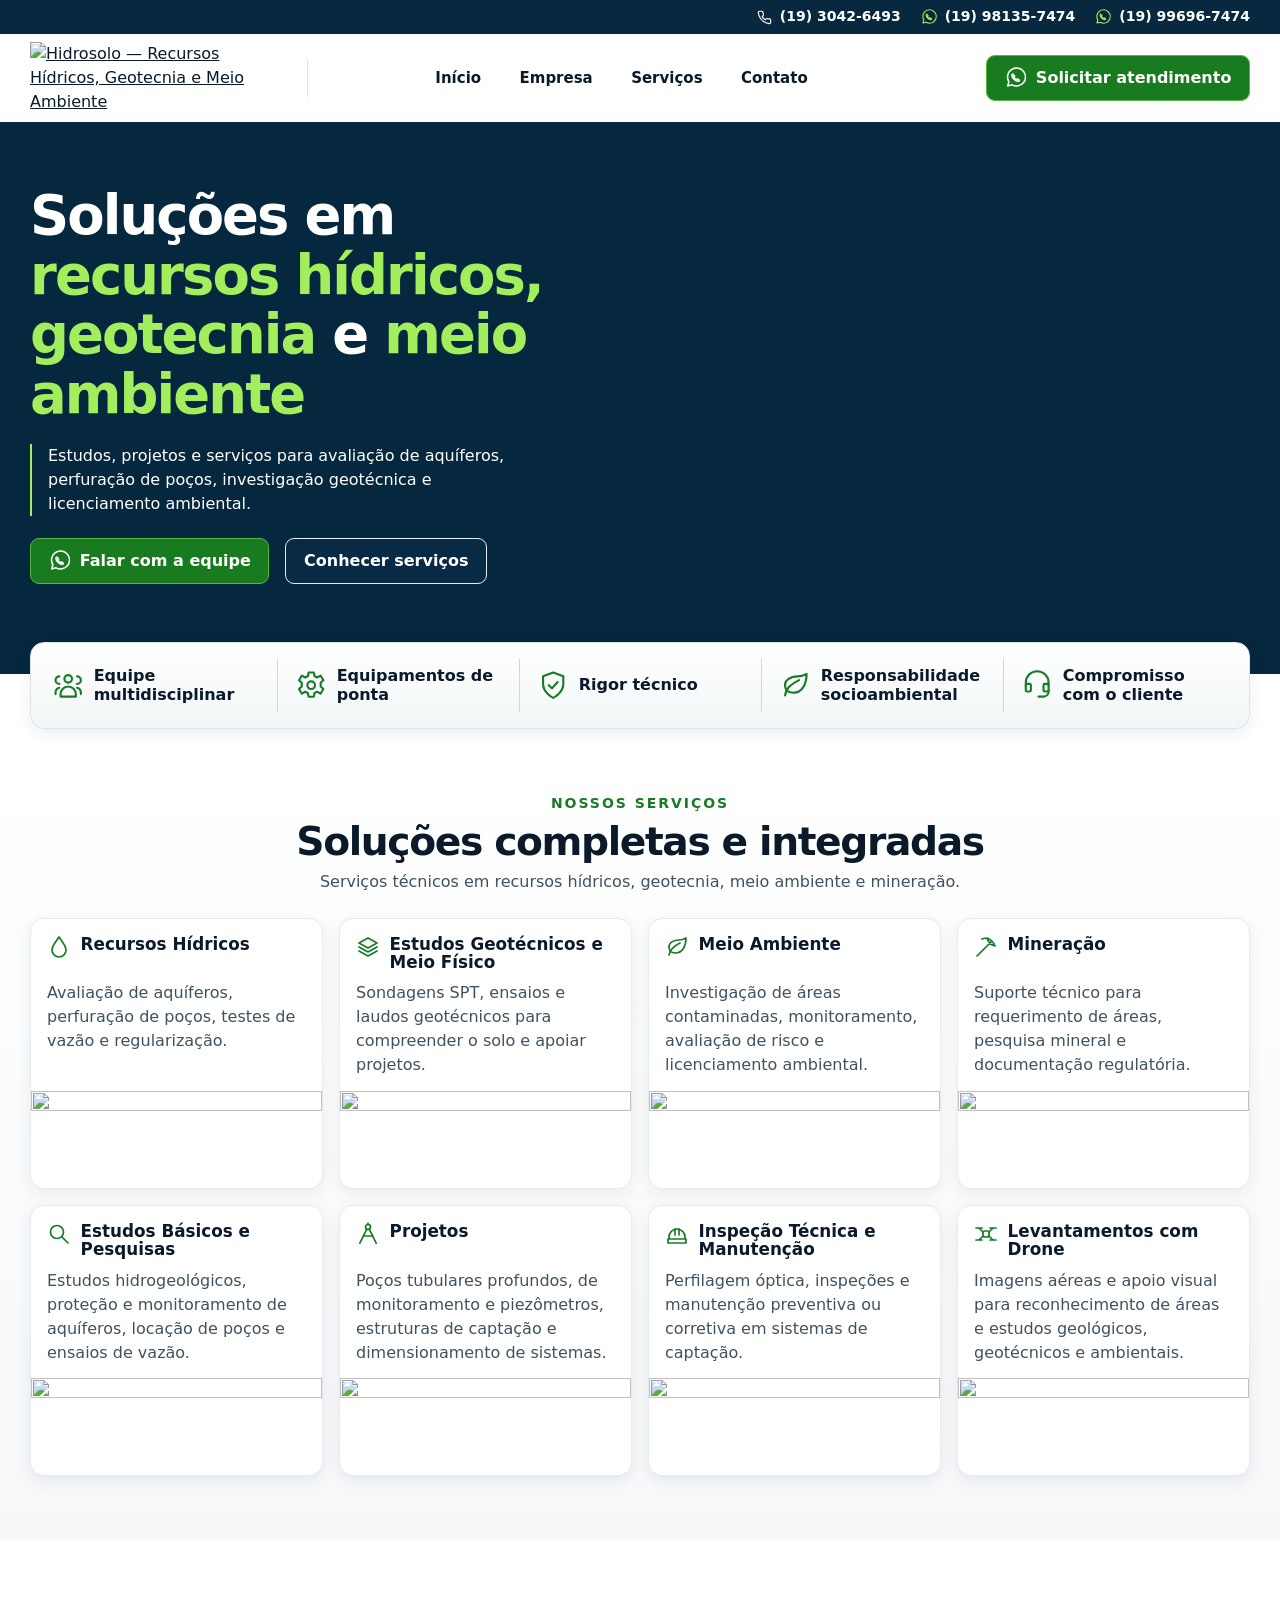
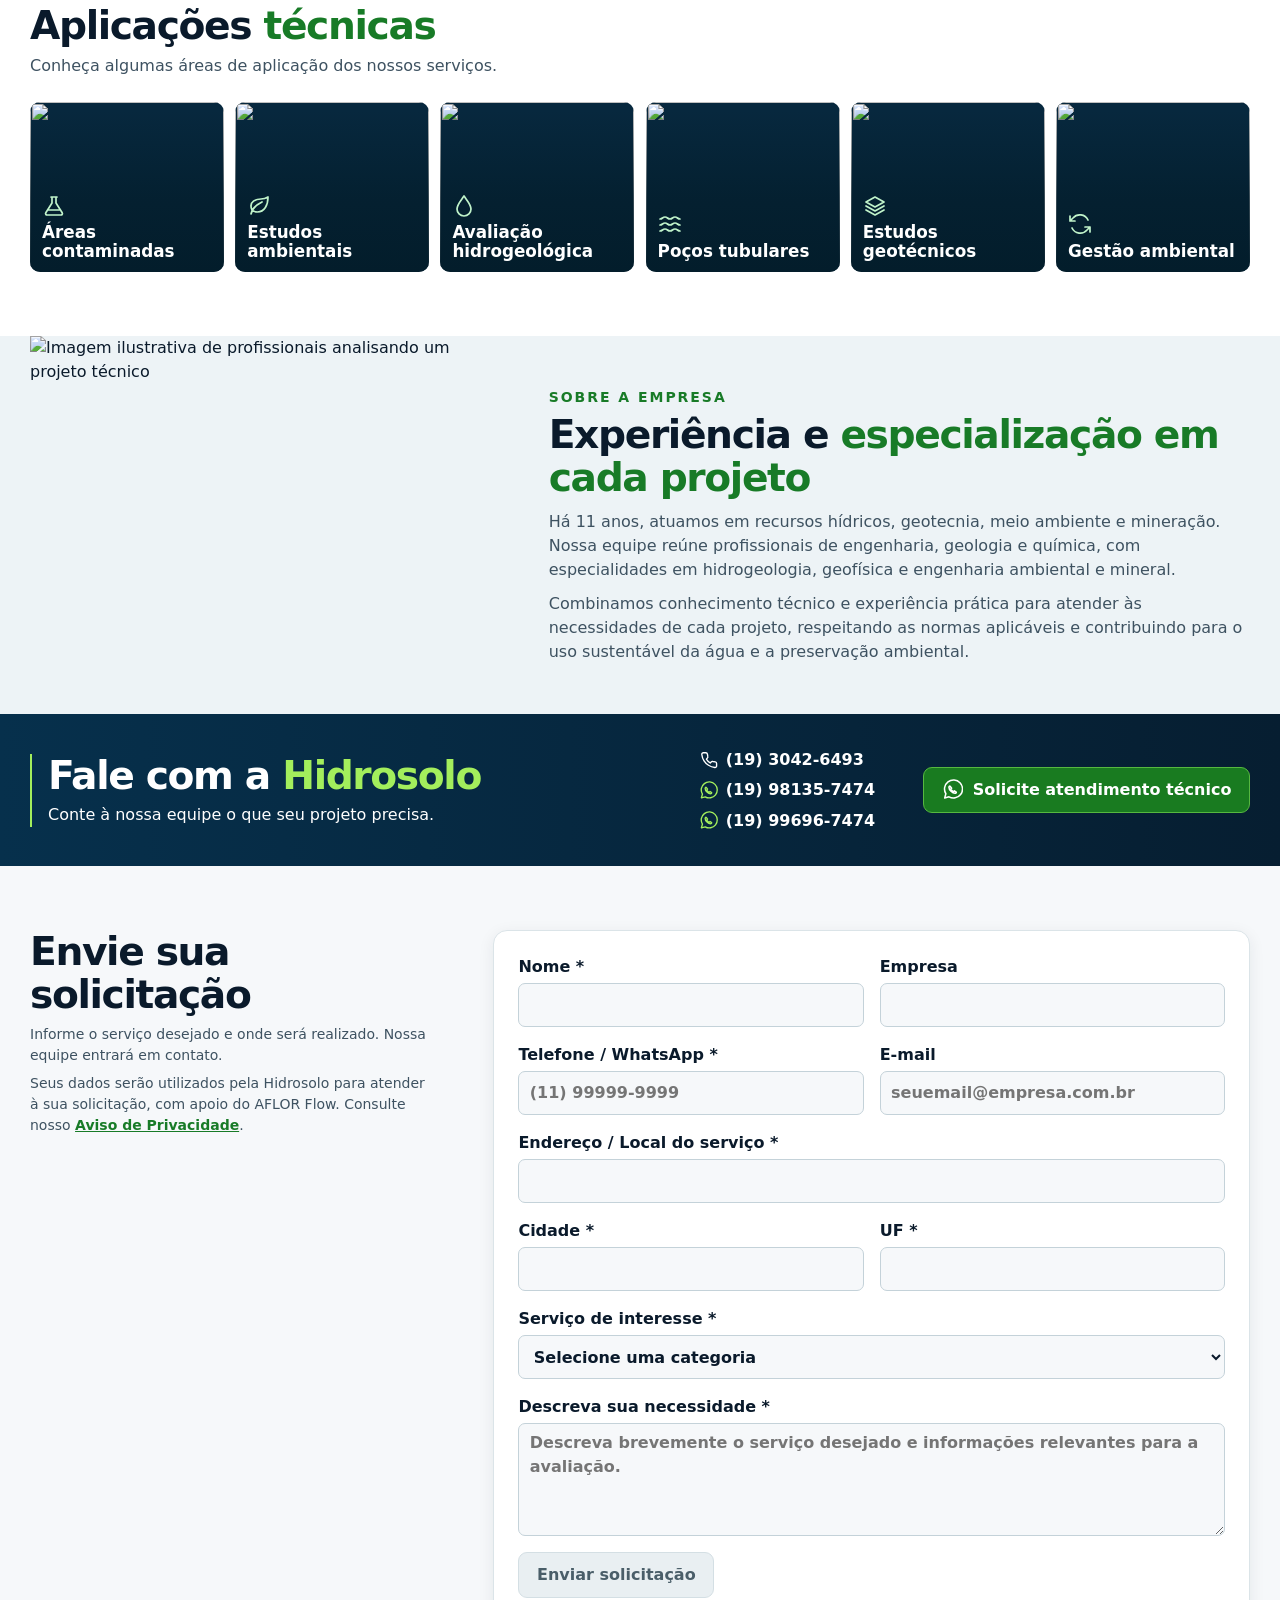
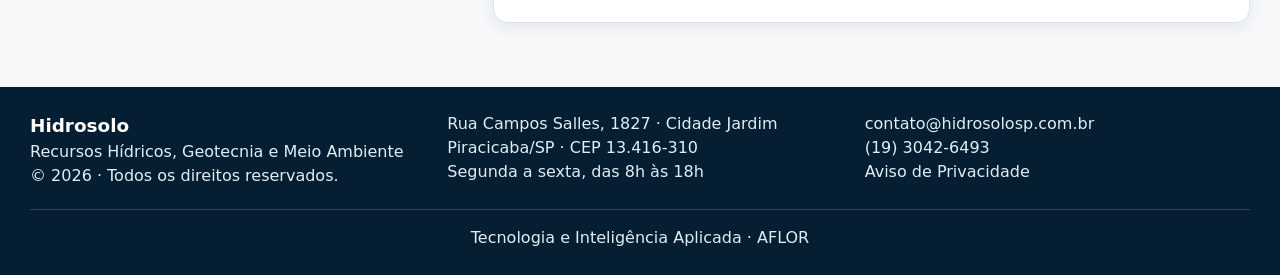
==== index.html @ 9b06474e "Add files via upload" ====
<!doctype html>
<html lang="pt-BR">
<head>
  <meta charset="utf-8">
  <meta name="viewport" content="width=device-width, initial-scale=1">
  <meta name="description" content="Hidrosolo em Piracicaba, SP. Soluções em recursos hídricos, geotecnia, meio ambiente e mineração.">
  <meta name="robots" content="noindex">
  <title>Hidrosolo · Recursos Hídricos, Geotecnia e Meio Ambiente</title>
  <link rel="stylesheet" href="style.css">
  <script src="mobile-nav.js" defer></script>
  <link rel="icon" type="image/png" href="assets/icon_hidrosolo.png">
</head>
<body>
  <svg class="icon-library" xmlns="http://www.w3.org/2000/svg" aria-hidden="true">
    <symbol id="icon-phone" viewBox="0 0 24 24"><path d="M22 16.9v3a2 2 0 0 1-2.2 2 18 18 0 0 1-7.9-2.8 18 18 0 0 1-5.6-5.6A18 18 0 0 1 3.5 5.6a2 2 0 0 1 2-2.2h3a2 2 0 0 1 2 1.7l.5 3a2 2 0 0 1-.5 2l-1.3 1.3a14 14 0 0 0 4.8 4.8l1.3-1.3a2 2 0 0 1 2-.5l3 .5a2 2 0 0 1 1.7 2Z"/></symbol>
    <symbol id="icon-whatsapp" viewBox="0 0 24 24"><path d="M20 4.2A10 10 0 0 0 4.3 16.4L3 21l4.8-1.2A10 10 0 0 0 20 4.2Z"/><path d="M9 8c-.5-.5-1.3.3-1.3 1.3 0 2.9 3.9 6.6 6.7 6.6 1 0 1.8-.8 1.4-1.4l-2-1.4-1 1c-1.5-.7-2.3-1.5-3-2.9l.9-1L9 8Z"/></symbol>
    <symbol id="icon-calendar" viewBox="0 0 24 24"><rect x="3" y="5" width="18" height="16" rx="2"/><path d="M7 3v4m10-4v4M3 10h18m-14 4h2m3 0h2m3 0h1M7 17h2m3 0h2"/></symbol>
    <symbol id="icon-users" viewBox="0 0 24 24"><circle cx="12" cy="7" r="3"/><path d="M6 21v-2a6 6 0 0 1 12 0v2ZM5 5a3 3 0 0 0 0 6m14-6a3 3 0 0 1 0 6M5 14a4 4 0 0 0-3 4v1m17-5a4 4 0 0 1 3 4v1"/></symbol>
    <symbol id="icon-gear" viewBox="0 0 24 24"><path d="m10 2-.7 3-2 .9-2.7-1.5-2.2 3.7 2.1 2V13l-2.1 2 2.2 3.7 2.7-1.5 2 .9.7 3h4l.7-3 2-.9 2.7 1.5 2.2-3.7-2.1-2v-2.9l2.1-2-2.2-3.7-2.7 1.5-2-.9L14 2Z"/><circle cx="12" cy="12" r="3"/></symbol>
    <symbol id="icon-target" viewBox="0 0 24 24"><circle cx="12" cy="12" r="8"/><circle cx="12" cy="12" r="4"/><path d="M12 2v4m0 12v4M2 12h4m12 0h4"/></symbol>
    <symbol id="icon-shield" viewBox="0 0 24 24"><path d="M12 22s8-4 8-11V5l-8-3-8 3v6c0 7 8 11 8 11Z"/><path d="m8.5 12 2.5 2.5 4.5-5"/></symbol>
    <symbol id="icon-water" viewBox="0 0 24 24"><path d="M12 2c3 4.5 7 8.5 7 13a7 7 0 0 1-14 0c0-4.5 4-8.5 7-13Z"/></symbol>
    <symbol id="icon-layers" viewBox="0 0 24 24"><path d="m12 3 9 5-9 5-9-5 9-5ZM3 12l9 5 9-5M3 16l9 5 9-5"/></symbol>
    <symbol id="icon-flask" viewBox="0 0 24 24"><path d="M9 3h6m-5 0v6l-6.2 9.7A1.5 1.5 0 0 0 5.1 21h13.8a1.5 1.5 0 0 0 1.3-2.3L14 9V3M7 16h10"/></symbol>
    <symbol id="icon-leaf" viewBox="0 0 24 24"><path d="M4 20c1-6 5-9 11-12M5 16C1 7 10 5 14 5c3 0 5-.8 7-2 0 8-3.5 15-10.5 15-2 0-4-.6-5.5-2Z"/></symbol>
    <symbol id="icon-pick" viewBox="0 0 24 24"><path d="M3 21 17 7m-4-4a14 14 0 0 1 8 8c-4-1-7-4-8-8Zm-5 1c2-1 4-1 5-1"/></symbol>
    <symbol id="icon-search" viewBox="0 0 24 24"><circle cx="10" cy="10" r="6.5"/><path d="m15 15 6 6"/></symbol>
    <symbol id="icon-draft" viewBox="0 0 24 24"><circle cx="12" cy="5" r="2.5"/><path d="m10.8 7.2-7 14m9.4-14 7 14M12 2V1M7 14h10"/></symbol>
    <symbol id="icon-helmet" viewBox="0 0 24 24"><path d="M4 17v-2a8 8 0 0 1 16 0v2M3 17h18v4H3Zm7-10v6m4-6v6"/></symbol>
    <symbol id="icon-bulb" viewBox="0 0 24 24"><path d="M9 18h6m-5 3h4M8 15c0-2-3-3.5-3-7a7 7 0 1 1 14 0c0 3.5-3 5-3 7Z"/></symbol>
    <symbol id="icon-headset" viewBox="0 0 24 24"><path d="M3 12V10a9 9 0 0 1 18 0v2m0 4v1a4 4 0 0 1-4 4h-4"/><rect x="3" y="11" width="4" height="6" rx="1"/><rect x="17" y="11" width="4" height="6" rx="1"/></symbol>
    <symbol id="icon-heart" viewBox="0 0 24 24"><path d="M12 21 4 13a5 5 0 0 1 8-6 5 5 0 0 1 8 6l-8 8Z"/></symbol>
    <symbol id="icon-waves" viewBox="0 0 24 24"><path d="M2 7c2.5 0 2.5-2 5-2s2.5 2 5 2 2.5-2 5-2 2.5 2 5 2M2 13c2.5 0 2.5-2 5-2s2.5 2 5 2 2.5-2 5-2 2.5 2 5 2M2 19c2.5 0 2.5-2 5-2s2.5 2 5 2 2.5-2 5-2 2.5 2 5 2"/></symbol>
    <symbol id="icon-recycle" viewBox="0 0 24 24"><path d="M20 8a9 9 0 0 0-15-2L2 9m0-5v5h5m-3 7a9 9 0 0 0 15 2l3-3m0 5v-5h-5"/></symbol>
    <symbol id="icon-drone" viewBox="0 0 24 24"><rect x="9" y="9" width="6" height="6" rx="2"/><path d="m9 10-4-4m10 4 4-4M9 14l-4 4m10-4 4 4M2 6h6m8 0h6M2 18h6m8 0h6"/></symbol>
  </svg>
  <a class="skip-link" href="#conteudo">Ir para o conteúdo</a>
  <header class="site-header" id="inicio">
    <div class="top-bar">
      <div class="wrap top-contacts">
        <a href="tel:+551930426493"><svg class="icon" aria-hidden="true"><use href="#icon-phone"></use></svg>(19) 3042-6493</a>
        <a href="https://api.whatsapp.com/send?phone=5519981357474" aria-label="WhatsApp (19) 98135-7474" target="_blank" rel="noopener noreferrer"><svg class="icon" aria-hidden="true"><use href="#icon-whatsapp"></use></svg>(19) 98135-7474</a>
        <a href="https://api.whatsapp.com/send?phone=5519996967474" aria-label="WhatsApp (19) 99696-7474" target="_blank" rel="noopener noreferrer"><svg class="icon" aria-hidden="true"><use href="#icon-whatsapp"></use></svg>(19) 99696-7474</a>
      </div>
    </div>
    <div class="wrap header-main">
      <a class="brand" href="#inicio"><img src="assets/logo-hidrosolo.png" alt="Hidrosolo — Recursos Hídricos, Geotecnia e Meio Ambiente"></a>
      <button class="menu-toggle" type="button" aria-expanded="false" aria-controls="menu-principal" hidden>
        <span class="menu-icon" aria-hidden="true"></span><span>Menu</span>
      </button>
      <nav id="menu-principal" aria-label="Navegação principal">
        <a href="#inicio">Início</a>
        <a href="#empresa">Empresa</a>
        <a href="#servicos">Serviços</a>
        <a href="#contato">Contato</a>
      </nav>
      <a class="button header-cta" href="https://api.whatsapp.com/send?phone=5519981357474" target="_blank" rel="noopener noreferrer"><svg class="icon" aria-hidden="true"><use href="#icon-whatsapp"></use></svg>Solicitar atendimento</a>
    </div>
  </header>

  <main id="conteudo">
    <section class="hero" aria-labelledby="titulo">
      <video class="hero-video" autoplay muted loop playsinline poster="assets/hero-hidrosolo-poster.webp" aria-hidden="true">
        <source src="assets/hero-hidrosolo.webm" type="video/webm" media="(prefers-reduced-motion: no-preference)">
        <source src="assets/hero-hidrosolo.mp4" type="video/mp4" media="(prefers-reduced-motion: no-preference)">
      </video>
      <div class="wrap">
        <div class="hero-copy">
          <h1 id="titulo">Soluções em <em>recursos hídricos, geotecnia</em> e <em>meio ambiente</em></h1>
          <p>Estudos, projetos e serviços para avaliação de aquíferos, perfuração de poços, investigação geotécnica e licenciamento ambiental.</p>
          <div class="hero-actions">
            <a class="button" href="https://api.whatsapp.com/send?phone=5519981357474" target="_blank" rel="noopener noreferrer"><svg class="icon" aria-hidden="true"><use href="#icon-whatsapp"></use></svg>Falar com a equipe</a>
            <a class="button button-outline" href="#servicos">Conhecer serviços</a>
          </div>
        </div>
      </div>
    </section>

    <div class="wrap credibility">
      <ul class="credibility-list" aria-label="Experiência e qualificação da Hidrosolo">
          <li><svg class="icon" aria-hidden="true"><use href="#icon-users"></use></svg><span>Equipe multidisciplinar</span></li>
          <li><svg class="icon" aria-hidden="true"><use href="#icon-gear"></use></svg><span>Equipamentos de ponta</span></li>
          <li><svg class="icon" aria-hidden="true"><use href="#icon-shield"></use></svg><span>Rigor técnico</span></li>
          <li><svg class="icon" aria-hidden="true"><use href="#icon-leaf"></use></svg><span>Responsabilidade socioambiental</span></li>
          <li><svg class="icon" aria-hidden="true"><use href="#icon-headset"></use></svg><span>Compromisso com o cliente</span></li>
      </ul>
    </div>

    <section class="services section-pad" id="servicos" aria-labelledby="titulo-servicos">
      <div class="wrap">
        <header class="section-intro centered">
          <p class="eyebrow">Nossos serviços</p>
          <h2 id="titulo-servicos">Soluções completas e integradas</h2>
          <p>Serviços técnicos em recursos hídricos, geotecnia, meio ambiente e mineração.</p>
        </header>
        <div class="service-grid">
          <article class="service-card">
            <div class="service-text">
              <h3><svg class="icon" aria-hidden="true"><use href="#icon-water"></use></svg><span>Recursos Hídricos</span></h3>
              <p>Avaliação de aquíferos, perfuração de poços, testes de vazão e regularização.</p>
            </div>
            <img class="service-media" src="assets/servico-recursos-hidricos.png" alt="" loading="lazy" width="2172" height="724">
          </article>
          <article class="service-card">
            <div class="service-text">
              <h3><svg class="icon" aria-hidden="true"><use href="#icon-layers"></use></svg><span>Estudos Geotécnicos e Meio Físico</span></h3>
              <p>Sondagens SPT, ensaios e laudos geotécnicos para compreender o solo e apoiar projetos.</p>
            </div>
            <img class="service-media" src="assets/servico-estudos-geotecnicos.png" alt="" loading="lazy" width="2172" height="724">
          </article>
          <article class="service-card">
            <div class="service-text">
              <h3><svg class="icon" aria-hidden="true"><use href="#icon-leaf"></use></svg><span>Meio Ambiente</span></h3>
              <p>Investigação de áreas contaminadas, monitoramento, avaliação de risco e licenciamento ambiental.</p>
            </div>
            <img class="service-media" src="assets/servico-meio-ambiente.png" alt="" loading="lazy" width="2172" height="724">
          </article>
          <article class="service-card">
            <div class="service-text">
              <h3><svg class="icon" aria-hidden="true"><use href="#icon-pick"></use></svg><span>Mineração</span></h3>
              <p>Suporte técnico para requerimento de áreas, pesquisa mineral e documentação regulatória.</p>
            </div>
            <img class="service-media" src="assets/servico-mineracao.png" alt="" loading="lazy" width="2172" height="724">
          </article>
          <article class="service-card">
            <div class="service-text">
              <h3><svg class="icon" aria-hidden="true"><use href="#icon-search"></use></svg><span>Estudos Básicos e Pesquisas</span></h3>
              <p>Estudos hidrogeológicos, proteção e monitoramento de aquíferos, locação de poços e ensaios de vazão.</p>
            </div>
            <img class="service-media" src="assets/servico-estudos-pesquisas.png" alt="" loading="lazy" width="2172" height="724">
          </article>
          <article class="service-card">
            <div class="service-text">
              <h3><svg class="icon" aria-hidden="true"><use href="#icon-draft"></use></svg><span>Projetos</span></h3>
              <p>Poços tubulares profundos, de monitoramento e piezômetros, estruturas de captação e dimensionamento de sistemas.</p>
            </div>
            <img class="service-media" src="assets/servico-projetos.png" alt="" loading="lazy" width="2172" height="724">
          </article>
          <article class="service-card">
            <div class="service-text">
              <h3><svg class="icon" aria-hidden="true"><use href="#icon-helmet"></use></svg><span>Inspeção Técnica e Manutenção</span></h3>
              <p>Perfilagem óptica, inspeções e manutenção preventiva ou corretiva em sistemas de captação.</p>
            </div>
            <img class="service-media" src="assets/servico-inspecao-manutencao.png" alt="" loading="lazy" width="2172" height="724">
          </article>
          <article class="service-card">
            <div class="service-text">
              <h3><svg class="icon" aria-hidden="true"><use href="#icon-drone"></use></svg><span>Levantamentos com Drone</span></h3>
              <p>Imagens aéreas e apoio visual para reconhecimento de áreas e estudos geológicos, geotécnicos e ambientais.</p>
            </div>
            <img class="service-media" src="assets/servico-drone.png" alt="" loading="lazy" width="2172" height="724">
          </article>
        </div>
      </div>
    </section>

    <section class="applications section-pad" aria-labelledby="titulo-aplicacoes">
      <div class="wrap">
        <header class="section-intro">
          <h2 id="titulo-aplicacoes">Aplicações <em>técnicas</em></h2>
          <p>Conheça algumas áreas de aplicação dos nossos serviços.</p>
        </header>
        <div class="application-grid">
          <article class="application-card">
            <img src="assets/aplicacao-areas-contaminadas.png" alt="" loading="lazy">
            <h3><svg class="icon" aria-hidden="true"><use href="#icon-flask"></use></svg><span>Áreas contaminadas</span></h3>
          </article>
          <article class="application-card">
            <img src="assets/aplicacao-estudos-ambientais.png" alt="" loading="lazy">
            <h3><svg class="icon" aria-hidden="true"><use href="#icon-leaf"></use></svg><span>Estudos ambientais</span></h3>
          </article>
          <article class="application-card">
            <img src="assets/aplicacao-avaliacao-hidrogeologica.png" alt="" loading="lazy">
            <h3><svg class="icon" aria-hidden="true"><use href="#icon-water"></use></svg><span>Avaliação hidrogeológica</span></h3>
          </article>
          <article class="application-card">
            <img src="assets/aplicacao-pocos-tubulares.png" alt="" loading="lazy">
            <h3><svg class="icon" aria-hidden="true"><use href="#icon-waves"></use></svg><span>Poços tubulares</span></h3>
          </article>
          <article class="application-card">
            <img src="assets/aplicacao-estudos-geotecnicos.png" alt="" loading="lazy">
            <h3><svg class="icon" aria-hidden="true"><use href="#icon-layers"></use></svg><span>Estudos geotécnicos</span></h3>
          </article>
          <article class="application-card">
            <img src="assets/aplicacao-gestao-ambiental.png" alt="" loading="lazy">
            <h3><svg class="icon" aria-hidden="true"><use href="#icon-recycle"></use></svg><span>Gestão ambiental</span></h3>
          </article>
        </div>
      </div>
    </section>

    <section class="about" id="empresa" aria-labelledby="titulo-empresa">
      <div class="wrap about-grid">
        <img src="assets/empresa.jpg" alt="Imagem ilustrativa de profissionais analisando um projeto técnico" width="495" height="400" loading="lazy">
        <div class="about-copy">
          <p class="eyebrow">Sobre a empresa</p>
          <h2 id="titulo-empresa">Experiência e <em>especialização em cada projeto</em></h2>
          <p>Há 11 anos, atuamos em recursos hídricos, geotecnia, meio ambiente e mineração. Nossa equipe reúne profissionais de engenharia, geologia e química, com especialidades em hidrogeologia, geofísica e engenharia ambiental e mineral.</p>
          <p>Combinamos conhecimento técnico e experiência prática para atender às necessidades de cada projeto, respeitando as normas aplicáveis e contribuindo para o uso sustentável da água e a preservação ambiental.</p>
        </div>
      </div>
    </section>

    <section class="contact" id="contato" aria-labelledby="titulo-contato">
      <div class="wrap contact-grid">
        <div class="contact-copy">
          <h2 id="titulo-contato">Fale com a <em>Hidrosolo</em></h2>
          <p>Conte à nossa equipe o que seu projeto precisa.</p>
        </div>
        <div class="contact-links">
          <a href="tel:+551930426493"><svg class="icon" aria-hidden="true"><use href="#icon-phone"></use></svg>(19) 3042-6493</a>
          <a href="https://api.whatsapp.com/send?phone=5519981357474" aria-label="WhatsApp (19) 98135-7474" target="_blank" rel="noopener noreferrer"><svg class="icon" aria-hidden="true"><use href="#icon-whatsapp"></use></svg>(19) 98135-7474</a>
          <a href="https://api.whatsapp.com/send?phone=5519996967474" aria-label="WhatsApp (19) 99696-7474" target="_blank" rel="noopener noreferrer"><svg class="icon" aria-hidden="true"><use href="#icon-whatsapp"></use></svg>(19) 99696-7474</a>
        </div>
        <a class="button" href="https://api.whatsapp.com/send?phone=5519981357474" target="_blank" rel="noopener noreferrer"><svg class="icon" aria-hidden="true"><use href="#icon-whatsapp"></use></svg>Solicite atendimento técnico</a>
      </div>
    </section>

    <section class="form-section section-pad" aria-labelledby="titulo-formulario">
      <div class="wrap form-grid">
        <div class="section-intro">
          <h2 id="titulo-formulario">Envie sua solicitação</h2>
          <p id="status-formulario">Informe o serviço desejado e onde será realizado. Nossa equipe entrará em contato.</p>
          <p class="form-privacy-note">Seus dados serão utilizados pela Hidrosolo para atender à sua solicitação, com apoio do AFLOR Flow. Consulte nosso <a href="privacidade/index.html" target="_blank" rel="noopener noreferrer">Aviso de Privacidade</a>.</p>
        </div>
        <!-- AFLOR: material pendente — backend próprio de contato.
             Integração futura após homologação do endpoint próprio da Hidrosolo:
             preservar solicitacao em negocios.campo_pers_01 como Solicitação Original. -->
        <form id="formulario-contato" method="dialog" aria-labelledby="titulo-formulario" aria-describedby="status-formulario">
          <!-- Campos sem formulário de envio associado até a homologação. -->
          <fieldset aria-label="Dados da solicitação">
            <label for="nome">Nome *<input form="formulario-contato-envio-inativo" id="nome" name="nome" type="text" autocomplete="name" required></label>
            <label for="empresa">Empresa<input form="formulario-contato-envio-inativo" id="empresa" name="empresa" type="text" autocomplete="organization"></label>
            <label for="contato">Telefone / WhatsApp *<input form="formulario-contato-envio-inativo" id="contato" name="contato" type="tel" autocomplete="tel" placeholder="(11) 99999-9999" required></label>
            <label for="email">E-mail<input form="formulario-contato-envio-inativo" id="email" name="email" type="email" autocomplete="email" inputmode="email" placeholder="seuemail@empresa.com.br"></label>
            <label class="form-field-full" for="endereco">Endereço / Local do serviço *<input form="formulario-contato-envio-inativo" id="endereco" name="endereco" type="text" required></label>
            <label for="cidade">Cidade *<input form="formulario-contato-envio-inativo" id="cidade" name="cidade" type="text" autocomplete="address-level2" required></label>
            <label for="uf">UF *<input form="formulario-contato-envio-inativo" id="uf" name="uf" type="text" maxlength="2" pattern="[A-Za-z]{2}" autocapitalize="characters" required></label>
            <label class="form-field-full" for="produto_servico">Serviço de interesse *
              <select form="formulario-contato-envio-inativo" id="produto_servico" name="produto_servico" required>
                <option value="" selected disabled>Selecione uma categoria</option>
                <option>Recursos Hídricos</option>
                <option>Estudos Geotécnicos e Meio Físico</option>
                <option>Meio Ambiente</option>
                <option>Mineração</option>
                <option>Estudos Básicos e Pesquisas</option>
                <option>Projetos</option>
                <option>Inspeção Técnica e Manutenção</option>
                <option>Levantamentos com Drone</option>
                <option>Outro / Não sei classificar</option>
              </select>
            </label>
            <label class="form-field-full" for="solicitacao">Descreva sua necessidade *
              <textarea form="formulario-contato-envio-inativo" id="solicitacao" name="solicitacao" rows="4" placeholder="Descreva brevemente o serviço desejado e informações relevantes para a avaliação." required></textarea>
            </label>
            <button class="button" type="button" disabled>Enviar solicitação</button>
          </fieldset>
        </form>
      </div>
    </section>
  </main>

  <footer class="site-footer">
    <div class="wrap footer-grid">
      <div><strong>Hidrosolo</strong><p>Recursos Hídricos, Geotecnia e Meio Ambiente</p><p>© 2026 · Todos os direitos reservados.</p></div>
      <address>Rua Campos Salles, 1827 · Cidade Jardim<br>Piracicaba/SP · CEP 13.416-310<br>Segunda a sexta, das 8h às 18h</address>
      <div class="footer-links"><a href="mailto:contato@hidrosolosp.com.br" target="_blank" rel="noopener noreferrer">contato@hidrosolosp.com.br</a><p><a href="tel:+551930426493">(19) 3042-6493</a></p><p><a href="privacidade/index.html" target="_blank" rel="noopener noreferrer">Aviso de Privacidade</a></p></div>
    </div>
    <div class="wrap footer-credit">Tecnologia e Inteligência Aplicada · <a href="https://aflorsa.com.br/" target="_blank" rel="noopener noreferrer">AFLOR</a></div>
  </footer>
  <script>
    (() => {
      // AFLOR Flow: formatPhoneLiteBR para digitação e maskPhoneBR para números completos.
      function formatPhoneLiteBR(value) {
        let digits = value.replace(/\D/g, "");
        if (digits.startsWith("55") && (digits.length === 12 || digits.length === 13)) {
          digits = digits.slice(2);
        }
        digits = digits.slice(0, 11);

        if (digits.length <= 2) return digits;

        const ddd = digits.slice(0, 2);
        const rest = digits.slice(2);
        const firstSize = digits.length > 10 ? 5 : 4;
        const first = rest.slice(0, firstSize);
        const second = rest.slice(firstSize, firstSize + 4);

        return [ddd, first, second].filter(Boolean).join(" ");
      }

      function maskPhoneBR(value) {
        const digits = value.replace(/\D/g, "");
        if (digits.length === 11) {
          return "(" + digits.slice(0, 2) + ") " + digits.slice(2, 7) + "-" + digits.slice(7);
        }
        if (digits.length === 10) {
          return "(" + digits.slice(0, 2) + ") " + digits.slice(2, 6) + "-" + digits.slice(6);
        }
        return value;
      }

      const phone = document.getElementById("contato");
      phone.addEventListener("input", () => {
        const formatted = maskPhoneBR(formatPhoneLiteBR(phone.value));
        if (phone.value !== formatted) phone.value = formatted;
      });

      const email = document.getElementById("email");
      email.addEventListener("change", () => {
        email.value = email.value.replace(/\s/g, "");
      });
    })();
  </script>
</body>
</html>
---- style.css ----
:root {
  color-scheme: light;
  --navy: #07283e;
  --ink: #0a1a2b;
  --muted: #3e5261;
  --green: #187b27;
  --lime: #a3ee5c;
  --paper: #f6f8fa;
  --radius: 14px;
  --line: #dbe4e8;
  --shadow: 0 4px 16px rgb(11 38 55 / 8%);
}

*, *::before, *::after { box-sizing: border-box; }
[hidden] { display: none !important; }

body {
  margin: 0;
  color: var(--ink);
  background: #fff;
  font: 1rem/1.5 "Segoe UI", system-ui, sans-serif;
}

button, input { font: inherit; }
img { display: block; max-width: 100%; }
a { color: inherit; }
:focus-visible { outline: 3px solid #438ce4; outline-offset: 4px; }
.wrap { width: min(1220px, calc(100% - 3rem)); margin-inline: auto; }
.section-pad { padding-block: clamp(2.5rem, 5vw, 4.25rem); }

h1, h2, h3, p { margin: 0; }
h1, h2, h3 { line-height: 1.1; }
h1, h2 { letter-spacing: -.035em; }
h2 { font-size: clamp(1.75rem, 3.5vw, 2.45rem); }
h3 { font-size: 1.05rem; }
em { color: var(--green); font-style: normal; }

.icon-library { position: absolute; width: 0; height: 0; overflow: hidden; }
.icon {
  width: 1.5rem;
  height: 1.5rem;
  flex: 0 0 auto;
  fill: none;
  stroke: currentColor;
  stroke-width: 1.7;
  stroke-linecap: round;
  stroke-linejoin: round;
}

.skip-link {
  position: fixed;
  top: .5rem;
  left: .5rem;
  z-index: 5;
  padding: .75rem;
  background: white;
  transform: translateY(-150%);
}

.skip-link:focus { transform: none; }

.top-bar { background: var(--navy); color: #fff; }
.top-contacts {
  display: flex;
  flex-wrap: wrap;
  justify-content: flex-end;
  gap: .35rem 1.25rem;
  padding-block: .4rem;
  font-size: .875rem;
  font-weight: 650;
}

.top-contacts a, .contact-links a {
  display: inline-flex;
  align-items: center;
  gap: .5rem;
  text-decoration: none;
}

:is(.top-contacts, .contact-links) a:hover { text-decoration: underline; }
.top-contacts .icon { width: 1rem; height: 1rem; }
:is(.top-contacts, .contact-links) a[href^="https"] .icon { color: var(--lime); }

.site-header { background: #fff; }
.header-main {
  min-height: 88px;
  display: grid;
  grid-template-columns: auto 1fr auto;
  align-items: center;
  gap: clamp(1.4rem, 4vw, 3.4rem);
}

.brand { display: block; width: clamp(155px, 19vw, 226px); }
.header-main nav {
  display: flex;
  align-items: center;
  justify-content: center;
  gap: clamp(1rem, 3vw, 2.6rem);
  border-left: 1px solid var(--line);
}

.header-main nav a {
  padding-block: .5rem;
  text-decoration: none;
  font-size: .9375rem;
  font-weight: 700;
}

.header-main nav a:hover { color: var(--green); text-decoration: underline; text-underline-offset: .45em; }

.button {
  display: inline-flex;
  align-items: center;
  justify-content: center;
  gap: .6rem;
  min-height: 46px;
  padding: .6rem 1.1rem;
  color: #fff;
  background: #197b20;
  border: 1px solid #56b840;
  border-radius: 9px;
  text-decoration: none;
  font-weight: 730;
  line-height: 1.25;
}

.button:hover { background: #126518; }
.button .icon { width: 1.35rem; height: 1.35rem; }
.button-outline { background: #092a44; border-color: #e2ecf7; }
.button-outline:hover { background: #153e5c; }

.menu-toggle {
  align-items: center;
  justify-content: center;
  gap: .6rem;
  min-height: 44px;
  padding: .45rem .75rem;
  color: var(--navy);
  background: white;
  border: 1px solid var(--line);
  border-radius: 8px;
  font-weight: 700;
  cursor: pointer;
}

.menu-icon {
  width: 16px;
  height: 12px;
  border-block: 2px solid currentColor;
  background: linear-gradient(currentColor, currentColor) center / 100% 2px no-repeat;
}

.hero {
  --hero-position: 57% center;
  position: relative;
  isolation: isolate;
  display: flex;
  align-items: center;
  min-height: clamp(26rem, 42vw, 35rem);
  background: #05283e url("assets/hero-hidrosolo-poster.webp") var(--hero-position) / cover no-repeat;
  color: #fff;
  padding-block: clamp(2.6rem, 5vw, 4.75rem) clamp(4rem, 7vw, 6.6rem);
}

.hero-video, .hero::before {
  position: absolute;
  inset: 0;
  pointer-events: none;
}

.hero-video {
  z-index: -2;
  width: 100%;
  height: 100%;
  object-fit: cover;
  object-position: var(--hero-position);
}

.hero::before {
  content: "";
  z-index: -1;
  background: linear-gradient(90deg, rgb(5 40 62 / 97%), rgb(5 40 62 / 89%) 35%, rgb(5 40 62 / 66%) 67%, rgb(5 40 62 / 24%));
}

@media (prefers-reduced-motion: reduce) {
  .hero-video { display: none; }
}

.hero h1 { max-width: 15ch; font-size: clamp(2.3rem, 4.25vw, 3.85rem); }
:is(.hero, .contact) em { color: var(--lime); }
.hero-copy p {
  max-width: 47ch;
  border-left: 2px solid var(--lime);
  padding-left: 1rem;
  margin-top: 1.15rem;
}

.hero-actions { display: flex; flex-wrap: wrap; gap: .65rem 1rem; margin-top: 1.4rem; }
.credibility { position: relative; margin-top: -2rem; }
.credibility-list, .benefit-list { list-style: none; padding: 0; margin: 0; display: grid; }
.credibility-list {
  grid-template-columns: repeat(5, minmax(0, 1fr));
  background: linear-gradient(180deg, #fff, #f2f6f7);
  border: 1px solid var(--line);
  border-radius: var(--radius);
  box-shadow: var(--shadow);
  padding: 1rem .25rem;
}

.credibility-list li, .benefit-list li { font-weight: 700; line-height: 1.22; }
.credibility-list li {
  display: flex;
  align-items: center;
  gap: .65rem;
  padding: .45rem clamp(.5rem, 1.4vw, 1.2rem);
}

.credibility-list li + li, .benefit-list li + li { border-left: 1px solid #cbd8dd; }
:is(.credibility-list, .benefit-list, .service-text) .icon { color: var(--green); }
.credibility-list .icon { width: 1.9rem; height: 1.9rem; }

.section-intro { margin-bottom: 1.5rem; }
.section-intro p:not(.eyebrow) { margin-top: .45rem; color: var(--muted); }
.centered { text-align: center; }
.eyebrow {
  color: var(--green);
  margin-bottom: .35rem;
  font-size: .875rem;
  font-weight: 800;
  letter-spacing: .14em;
  text-transform: uppercase;
}

.services { background: linear-gradient(#fff, var(--paper)); }
.service-grid { display: grid; grid-template-columns: repeat(4, minmax(0, 1fr)); gap: 1rem; }
.service-card {
  display: flex;
  flex-direction: column;
  border: 1px solid #e5ebef;
  border-radius: var(--radius);
  overflow: hidden;
  background: #fff;
  box-shadow: var(--shadow);
}

.service-text { flex: 1; padding: 1rem 1rem .85rem; }
.service-text h3 { display: flex; align-items: center; gap: .6rem; }
.service-text p { margin-top: .6rem; color: var(--muted); }

@media (width > 850px) {
  .service-grid { grid-auto-rows: 1fr; }
  .service-text h3 { min-block-size: 2.2em; align-items: flex-start; }
}

@media (850px < width <= 1100px) {
  .service-text h3 { min-block-size: 3.3em; }
}

.service-media { width: 100%; height: auto; }

.placeholder {
  background:
    repeating-radial-gradient(ellipse at 100% 100%, transparent 0 13px, rgb(121 208 173 / 16%) 14px 15px, transparent 16px 25px),
    linear-gradient(120deg, #0f465a, #185643);
}

.benefits {
  padding-block: 1.7rem 2rem;
  background: linear-gradient(110deg, #eaf6ee, #f5faf7 55%, #e3f4e9);
}

.benefit-list { grid-template-columns: repeat(6, minmax(0, 1fr)); margin-top: 1.25rem; }
.benefit-list li {
  display: grid;
  justify-items: center;
  align-content: start;
  gap: .55rem;
  padding: .25rem .7rem;
  text-align: center;
}

.benefit-list .icon { width: 1.9rem; height: 1.9rem; }
.application-grid { display: grid; grid-template-columns: repeat(6, minmax(0, 1fr)); gap: .7rem; }
.application-card {
  position: relative;
  isolation: isolate;
  display: flex;
  align-items: flex-end;
  min-height: 170px;
  overflow: hidden;
  border-radius: 10px;
  background-color: var(--navy);
  color: #fff;
}

.application-card img, .application-card::before { position: absolute; inset: 0; width: 100%; height: 100%; }
.application-card img { object-fit: cover; z-index: -2; }
.application-card::before {
  content: "";
  z-index: -1;
  background: linear-gradient(transparent 5%, rgb(3 29 43 / 71%) 56%, #031d2b 100%);
}

.application-card h3 { display: grid; gap: .35rem; padding: .75rem; }
.application-card h3 .icon { color: #c0f3ca; }

.about { background: #edf3f6; }
.about-grid { display: grid; grid-template-columns: minmax(0, .8fr) minmax(0, 1.2fr); gap: clamp(1.5rem, 4vw, 4rem); }
.about-grid img { width: 100%; height: 100%; min-height: 240px; object-fit: cover; }
.about-copy { align-self: center; padding-block: 1.9rem; }
.about-copy p:not(.eyebrow) { margin-top: .65rem; color: var(--muted); }

.contact {
  color: #fff;
  background: linear-gradient(90deg, #06304c, #061e31);
  padding-block: 2.1rem;
}

.contact-grid {
  display: grid;
  grid-template-columns: minmax(0, 1fr) auto auto;
  align-items: center;
  gap: clamp(1rem, 4vw, 3rem);
}

.contact-copy { border-left: 2px solid var(--lime); padding-left: 1rem; }
.contact-copy p { margin-top: .35rem; }
.contact-links { display: grid; gap: .4rem; font-weight: 700; }
.contact-links .icon { width: 1.2rem; height: 1.2rem; }

.form-section { background: var(--paper); }
.form-grid { display: grid; grid-template-columns: minmax(0, .7fr) minmax(0, 1.3fr); gap: 1.8rem 3.5rem; }
.form-grid .section-intro { margin: 0; }
.form-grid :is(#status-formulario, .form-privacy-note) { font-size: .875rem; }
.form-grid a { color: var(--green); font-weight: 700; }
.form-grid form {
  padding: clamp(1rem, 2vw, 1.5rem);
  border: 1px solid var(--line);
  border-radius: var(--radius);
  background: #fff;
  box-shadow: var(--shadow);
}

.form-grid fieldset {
  min-width: 0;
  margin: 0;
  padding: 0;
  border: 0;
  display: grid;
  grid-template-columns: repeat(2, minmax(0, 1fr));
  gap: 1rem;
}

.form-grid label { display: grid; align-content: end; gap: .25rem; font-weight: 650; }
.form-grid .form-field-full { grid-column: 1 / -1; }
.form-grid :is(input, select, textarea) {
  font: inherit;
  width: 100%;
  min-width: 0;
  min-height: 44px;
  padding: .45rem .65rem;
  color: var(--ink);
  border: 1px solid #c4d2d9;
  border-radius: 7px;
  background: var(--paper);
}

.form-grid textarea { resize: vertical; }

.form-grid button:disabled {
  justify-self: start;
  color: #4a5e69;
  background: #e9eff2;
  border-color: #d4dfe4;
  cursor: not-allowed;
}

/* Aviso de Privacidade: faixa e coluna de leitura do padrão jurídico AFLOR/PRIME. */
.privacy-page .legal-document-hero {
  color: #fff;
  background: var(--navy);
}

.privacy-page .legal-document-hero .eyebrow { color: var(--lime); }
.privacy-page .legal-document-hero h1 {
  font-size: clamp(2rem, 4.3vw, 3.5rem);
  overflow-wrap: anywhere;
}

.privacy-page .privacy-content {
  max-width: 900px;
  margin-inline: auto;
  color: var(--muted);
  line-height: 1.72;
  overflow-wrap: anywhere;
}

.privacy-page .privacy-content section + section { margin-top: 2rem; }
.privacy-page .privacy-content h2 {
  color: var(--ink);
  font-size: clamp(1.4rem, 2.5vw, 1.9rem);
  margin-bottom: .75rem;
}
.privacy-page .privacy-content p + p { margin-top: .75rem; }
.privacy-page .privacy-content ul { margin: .5rem 0 .75rem; padding-inline-start: 1.25rem; }
.privacy-page .privacy-content li + li { margin-top: .3rem; }
.privacy-page .privacy-content a { color: var(--green); font-weight: 650; }

.site-footer { padding-block: 1.6rem; color: #e0edf4; background: #061e31; }
.footer-grid { display: grid; grid-template-columns: repeat(3, minmax(0, 1fr)); gap: 1rem 2rem; overflow-wrap: anywhere; }
.footer-grid address { font-style: normal; }
.footer-grid strong { color: #fff; font-size: 1.15rem; }
.footer-links a, .footer-links a:hover, .footer-links a:focus { text-decoration: none; }
.footer-links a:hover, .footer-links a:focus-visible { color: #fff; }
.footer-links a:focus-visible { outline: 2px solid currentColor; outline-offset: 3px; }
.footer-credit { margin-top: 1.3rem; padding-top: 1rem; border-top: 1px solid rgb(224 237 244 / 20%); text-align: center; }
.footer-credit a, .footer-credit a:hover { text-decoration: none; }

@media (max-width: 1050px) {
  .application-grid { grid-template-columns: repeat(3, minmax(0, 1fr)); }
  .contact-grid { grid-template-columns: minmax(0, 1fr) auto; }
  .contact-grid .button { justify-self: start; }
}

@media (max-width: 850px) {
  .wrap { width: calc(100% - 2rem); }
  .header-main {
    grid-template-columns: 1fr auto;
    gap: 0 1rem;
    min-height: 74px;
    padding-block: .45rem;
  }
  .header-cta { display: none; }
  .menu-toggle:not([hidden]) { display: inline-flex; }
  .header-main nav {
    grid-column: 1 / -1;
    flex-wrap: wrap;
    justify-content: flex-start;
    border-left: 0;
    border-top: 1px solid var(--line);
    gap: .2rem 1.1rem;
    padding-top: .5rem;
    margin-top: .45rem;
  }
  .credibility-list { grid-template-columns: repeat(3, minmax(0, 1fr)); }
  .credibility-list li:nth-child(4) { border-left: 0; }
  .service-grid { grid-template-columns: repeat(2, minmax(0, 1fr)); }
  .benefit-list { grid-template-columns: repeat(3, minmax(0, 1fr)); row-gap: 1rem; }
  .benefit-list li:nth-child(4) { border-left: 0; }
}

@media (max-width: 620px) {
  .top-contacts { justify-content: center; gap: .2rem .8rem; }
  .hero {
    --hero-position: 62% center;
    padding-top: 2.15rem;
  }
  .hero::before {
    background: linear-gradient(105deg, rgb(5 40 62 / 96%), rgb(5 40 62 / 78%) 66%, rgb(5 40 62 / 66%));
  }
  .hero h1 { max-width: 16ch; }
  .about-grid, .contact-grid, .form-grid, .form-grid fieldset, .footer-grid { grid-template-columns: minmax(0, 1fr); }
  .credibility-list { grid-template-columns: repeat(2, minmax(0, 1fr)); }
  .credibility-list li:nth-child(4) { border-left: 1px solid #cbd8dd; }
  .credibility-list li:nth-child(odd) { border-left: 0; }
  .about-grid { padding-block: 1rem; gap: .9rem; }
  .about-grid img { height: auto; min-height: 0; aspect-ratio: 16 / 9; border-radius: var(--radius); }
  .about-copy { padding-block: .35rem .65rem; }
  .application-grid { grid-template-columns: repeat(2, minmax(0, 1fr)); }
}

@media (max-width: 440px) {
  .service-grid { grid-template-columns: minmax(0, 1fr); }
  .benefit-list { grid-template-columns: repeat(2, minmax(0, 1fr)); }
  .benefit-list li:nth-child(4) { border-left: 1px solid #cbd8dd; }
  .benefit-list li:nth-child(odd) { border-left: 0; }
  .application-card { min-height: 145px; }
  .application-card h3 { font-size: .95rem; padding: .6rem; overflow-wrap: anywhere; }
}
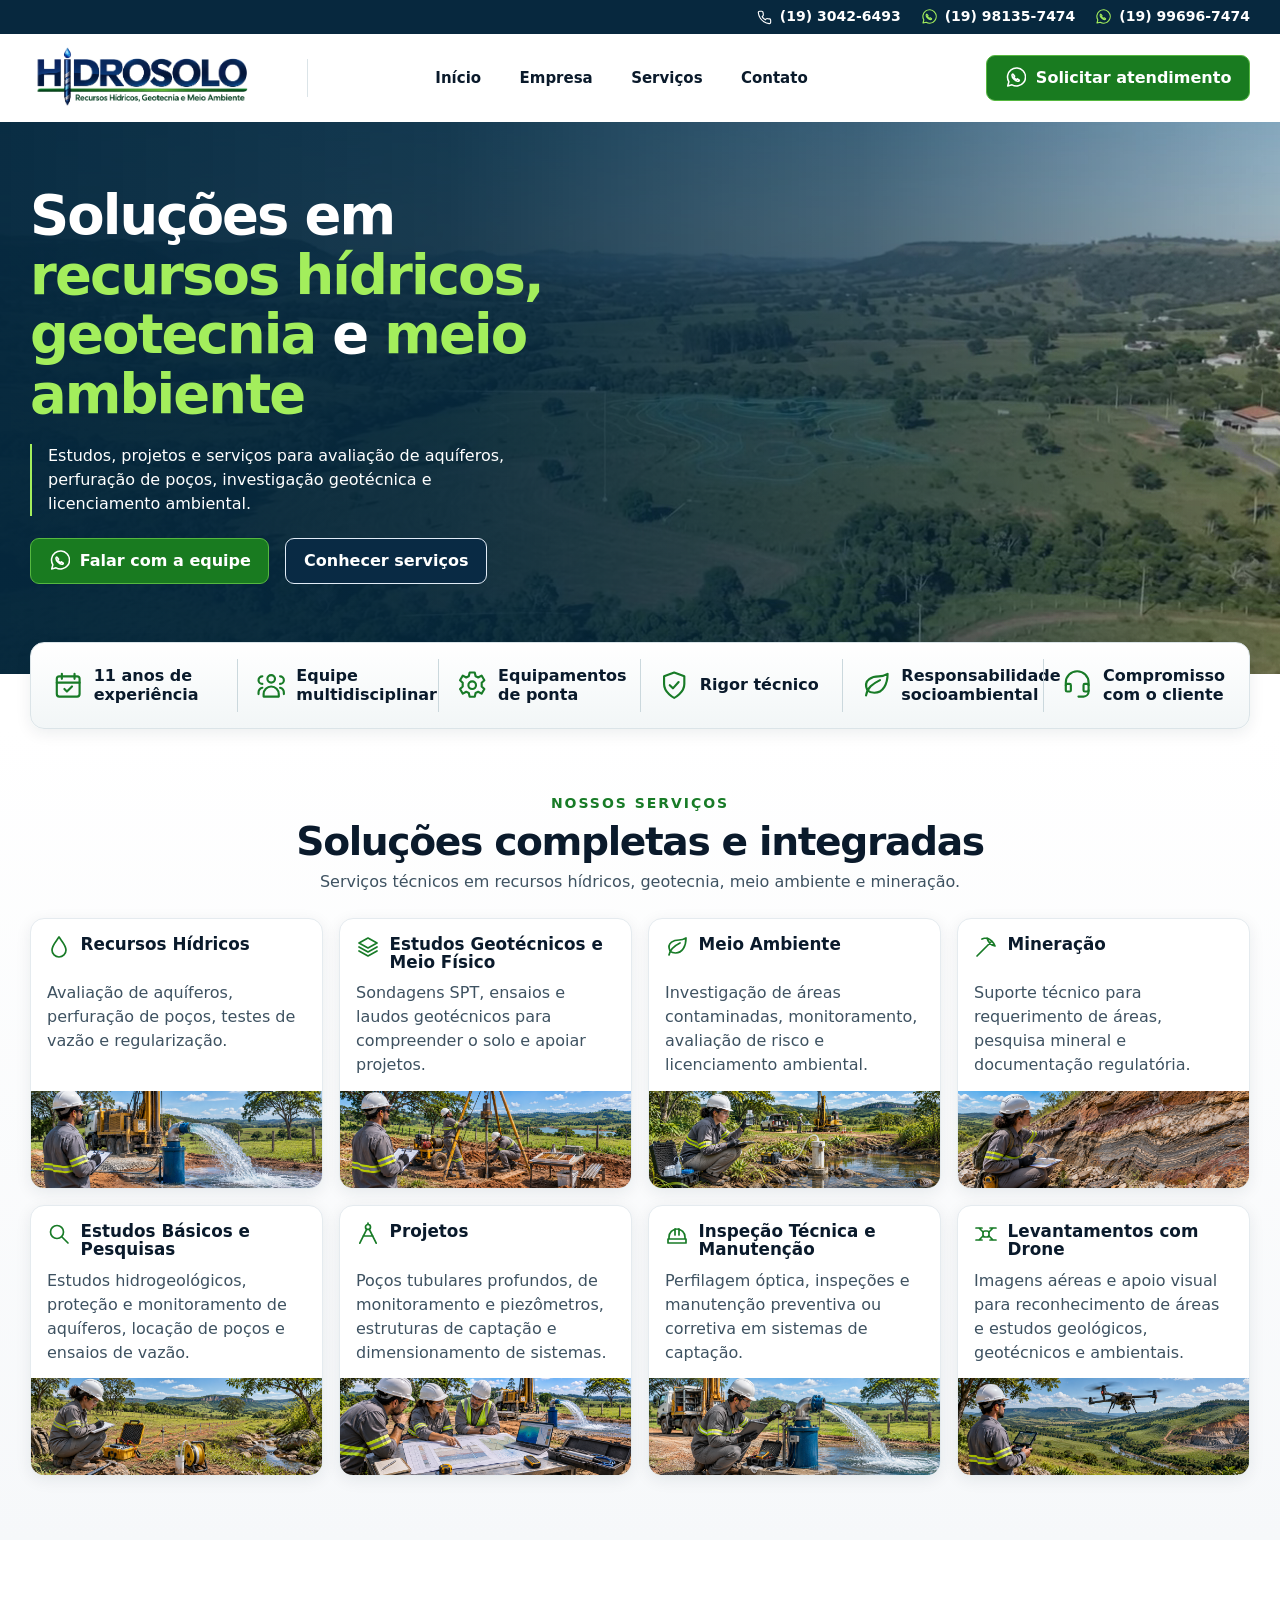
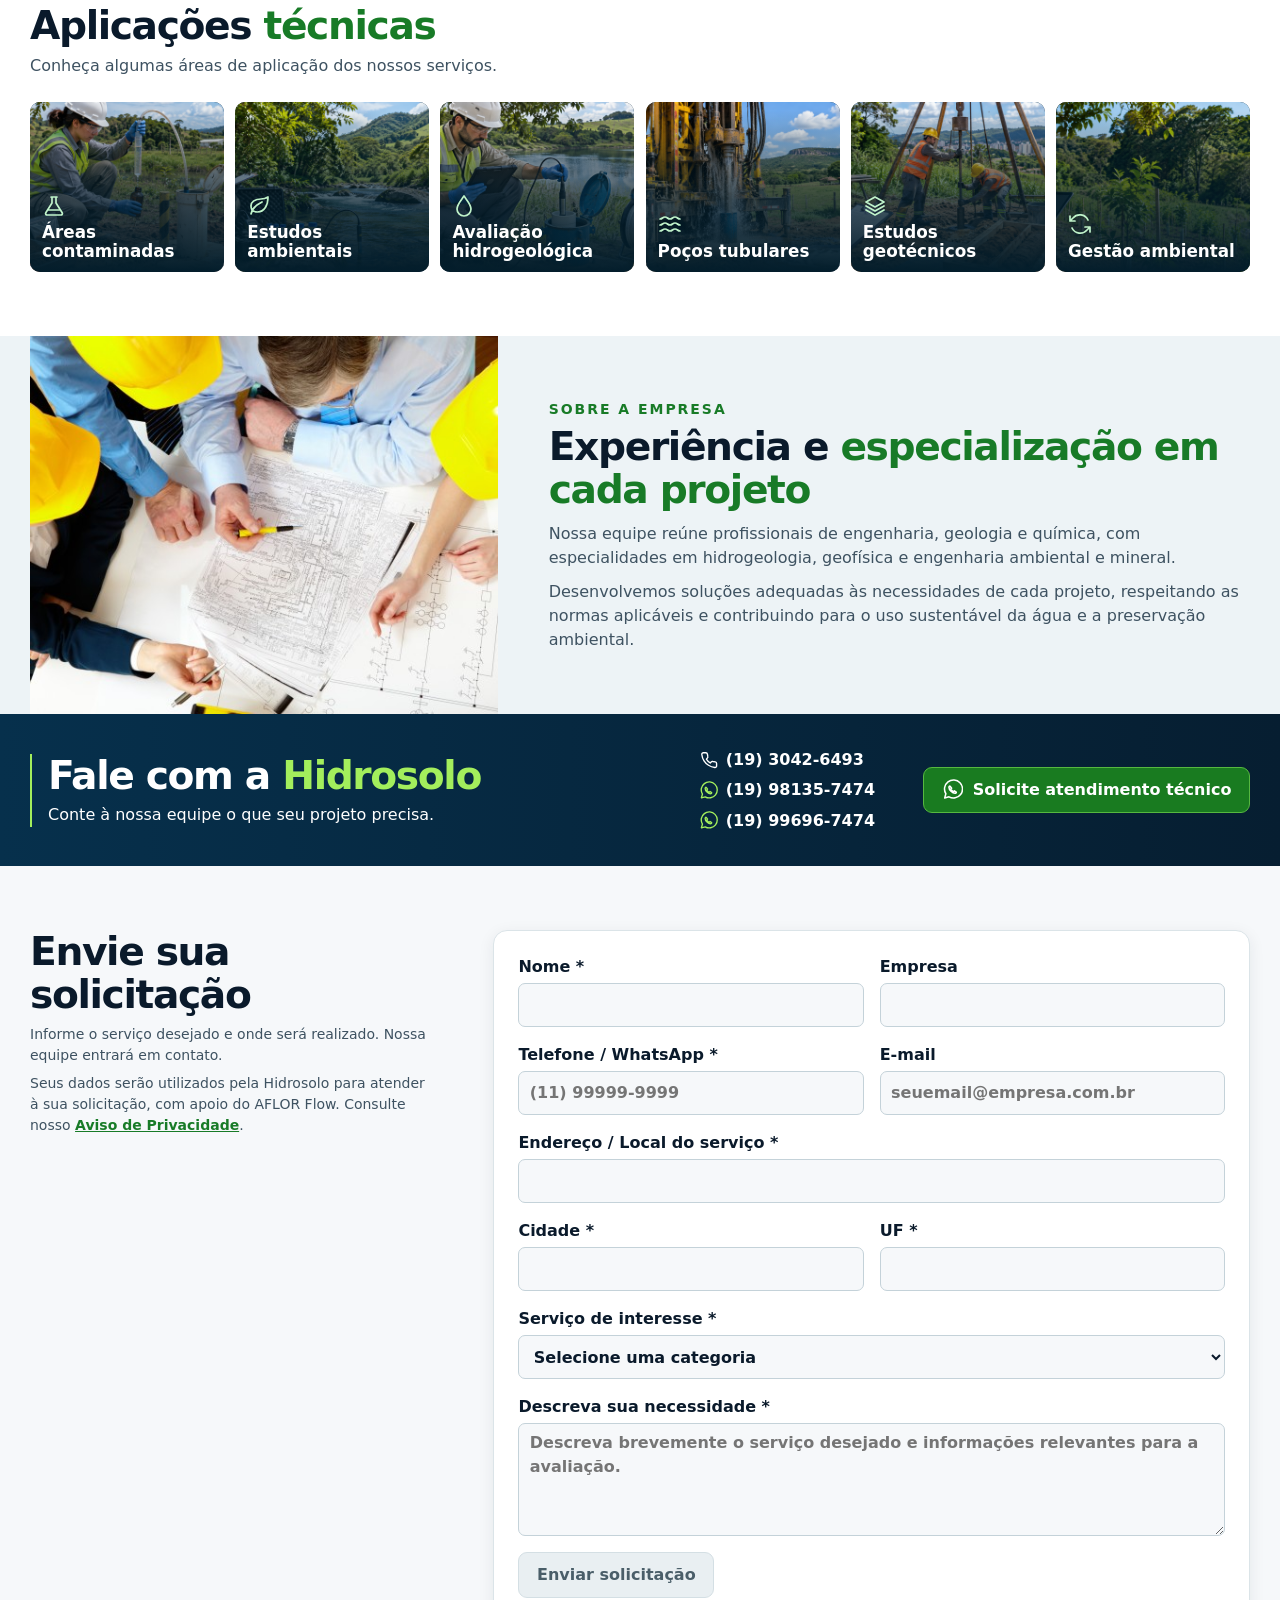
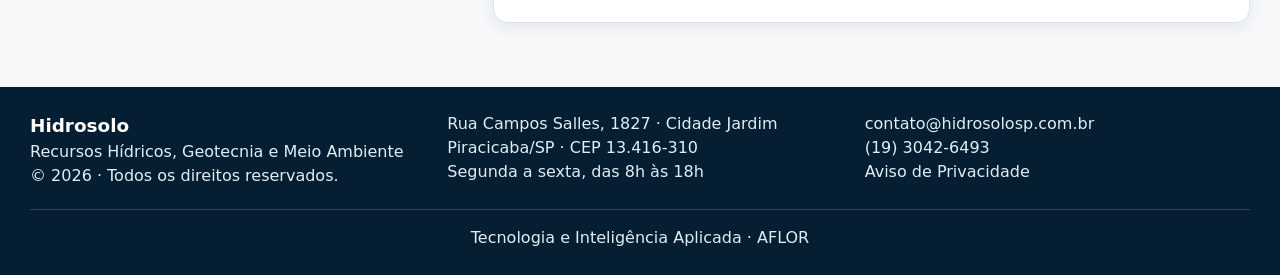
==== commit bb49b35d: "Add files via upload" ====
--- a/index.html
+++ b/index.html
@@ -14,6 +14,7 @@
   <svg class="icon-library" xmlns="http://www.w3.org/2000/svg" aria-hidden="true">
     <symbol id="icon-phone" viewBox="0 0 24 24"><path d="M22 16.9v3a2 2 0 0 1-2.2 2 18 18 0 0 1-7.9-2.8 18 18 0 0 1-5.6-5.6A18 18 0 0 1 3.5 5.6a2 2 0 0 1 2-2.2h3a2 2 0 0 1 2 1.7l.5 3a2 2 0 0 1-.5 2l-1.3 1.3a14 14 0 0 0 4.8 4.8l1.3-1.3a2 2 0 0 1 2-.5l3 .5a2 2 0 0 1 1.7 2Z"/></symbol>
     <symbol id="icon-whatsapp" viewBox="0 0 24 24"><path d="M20 4.2A10 10 0 0 0 4.3 16.4L3 21l4.8-1.2A10 10 0 0 0 20 4.2Z"/><path d="M9 8c-.5-.5-1.3.3-1.3 1.3 0 2.9 3.9 6.6 6.7 6.6 1 0 1.8-.8 1.4-1.4l-2-1.4-1 1c-1.5-.7-2.3-1.5-3-2.9l.9-1L9 8Z"/></symbol>
+    <symbol id="icon-calendar-check" viewBox="0 0 24 24"><rect x="3" y="5" width="18" height="16" rx="2"/><path d="M7 3v4m10-4v4M3 10h18m-12 5 2 2 4-4"/></symbol>
     <symbol id="icon-calendar" viewBox="0 0 24 24"><rect x="3" y="5" width="18" height="16" rx="2"/><path d="M7 3v4m10-4v4M3 10h18m-14 4h2m3 0h2m3 0h1M7 17h2m3 0h2"/></symbol>
     <symbol id="icon-users" viewBox="0 0 24 24"><circle cx="12" cy="7" r="3"/><path d="M6 21v-2a6 6 0 0 1 12 0v2ZM5 5a3 3 0 0 0 0 6m14-6a3 3 0 0 1 0 6M5 14a4 4 0 0 0-3 4v1m17-5a4 4 0 0 1 3 4v1"/></symbol>
     <symbol id="icon-gear" viewBox="0 0 24 24"><path d="m10 2-.7 3-2 .9-2.7-1.5-2.2 3.7 2.1 2V13l-2.1 2 2.2 3.7 2.7-1.5 2 .9.7 3h4l.7-3 2-.9 2.7 1.5 2.2-3.7-2.1-2v-2.9l2.1-2-2.2-3.7-2.7 1.5-2-.9L14 2Z"/><circle cx="12" cy="12" r="3"/></symbol>
@@ -78,6 +79,7 @@
 
     <div class="wrap credibility">
       <ul class="credibility-list" aria-label="Experiência e qualificação da Hidrosolo">
+          <li><svg class="icon" aria-hidden="true"><use href="#icon-calendar-check"></use></svg><span>11 anos de experiência</span></li>
           <li><svg class="icon" aria-hidden="true"><use href="#icon-users"></use></svg><span>Equipe multidisciplinar</span></li>
           <li><svg class="icon" aria-hidden="true"><use href="#icon-gear"></use></svg><span>Equipamentos de ponta</span></li>
           <li><svg class="icon" aria-hidden="true"><use href="#icon-shield"></use></svg><span>Rigor técnico</span></li>
@@ -195,8 +197,8 @@
         <div class="about-copy">
           <p class="eyebrow">Sobre a empresa</p>
           <h2 id="titulo-empresa">Experiência e <em>especialização em cada projeto</em></h2>
-          <p>Há 11 anos, atuamos em recursos hídricos, geotecnia, meio ambiente e mineração. Nossa equipe reúne profissionais de engenharia, geologia e química, com especialidades em hidrogeologia, geofísica e engenharia ambiental e mineral.</p>
-          <p>Combinamos conhecimento técnico e experiência prática para atender às necessidades de cada projeto, respeitando as normas aplicáveis e contribuindo para o uso sustentável da água e a preservação ambiental.</p>
+          <p>Nossa equipe reúne profissionais de engenharia, geologia e química, com especialidades em hidrogeologia, geofísica e engenharia ambiental e mineral.</p>
+          <p>Desenvolvemos soluções adequadas às necessidades de cada projeto, respeitando as normas aplicáveis e contribuindo para o uso sustentável da água e a preservação ambiental.</p>
         </div>
       </div>
     </section>
--- a/style.css
+++ b/style.css
@@ -199,7 +199,7 @@
 .credibility { position: relative; margin-top: -2rem; }
 .credibility-list, .benefit-list { list-style: none; padding: 0; margin: 0; display: grid; }
 .credibility-list {
-  grid-template-columns: repeat(5, minmax(0, 1fr));
+  grid-template-columns: repeat(6, minmax(0, 1fr));
   background: linear-gradient(180deg, #fff, #f2f6f7);
   border: 1px solid var(--line);
   border-radius: var(--radius);
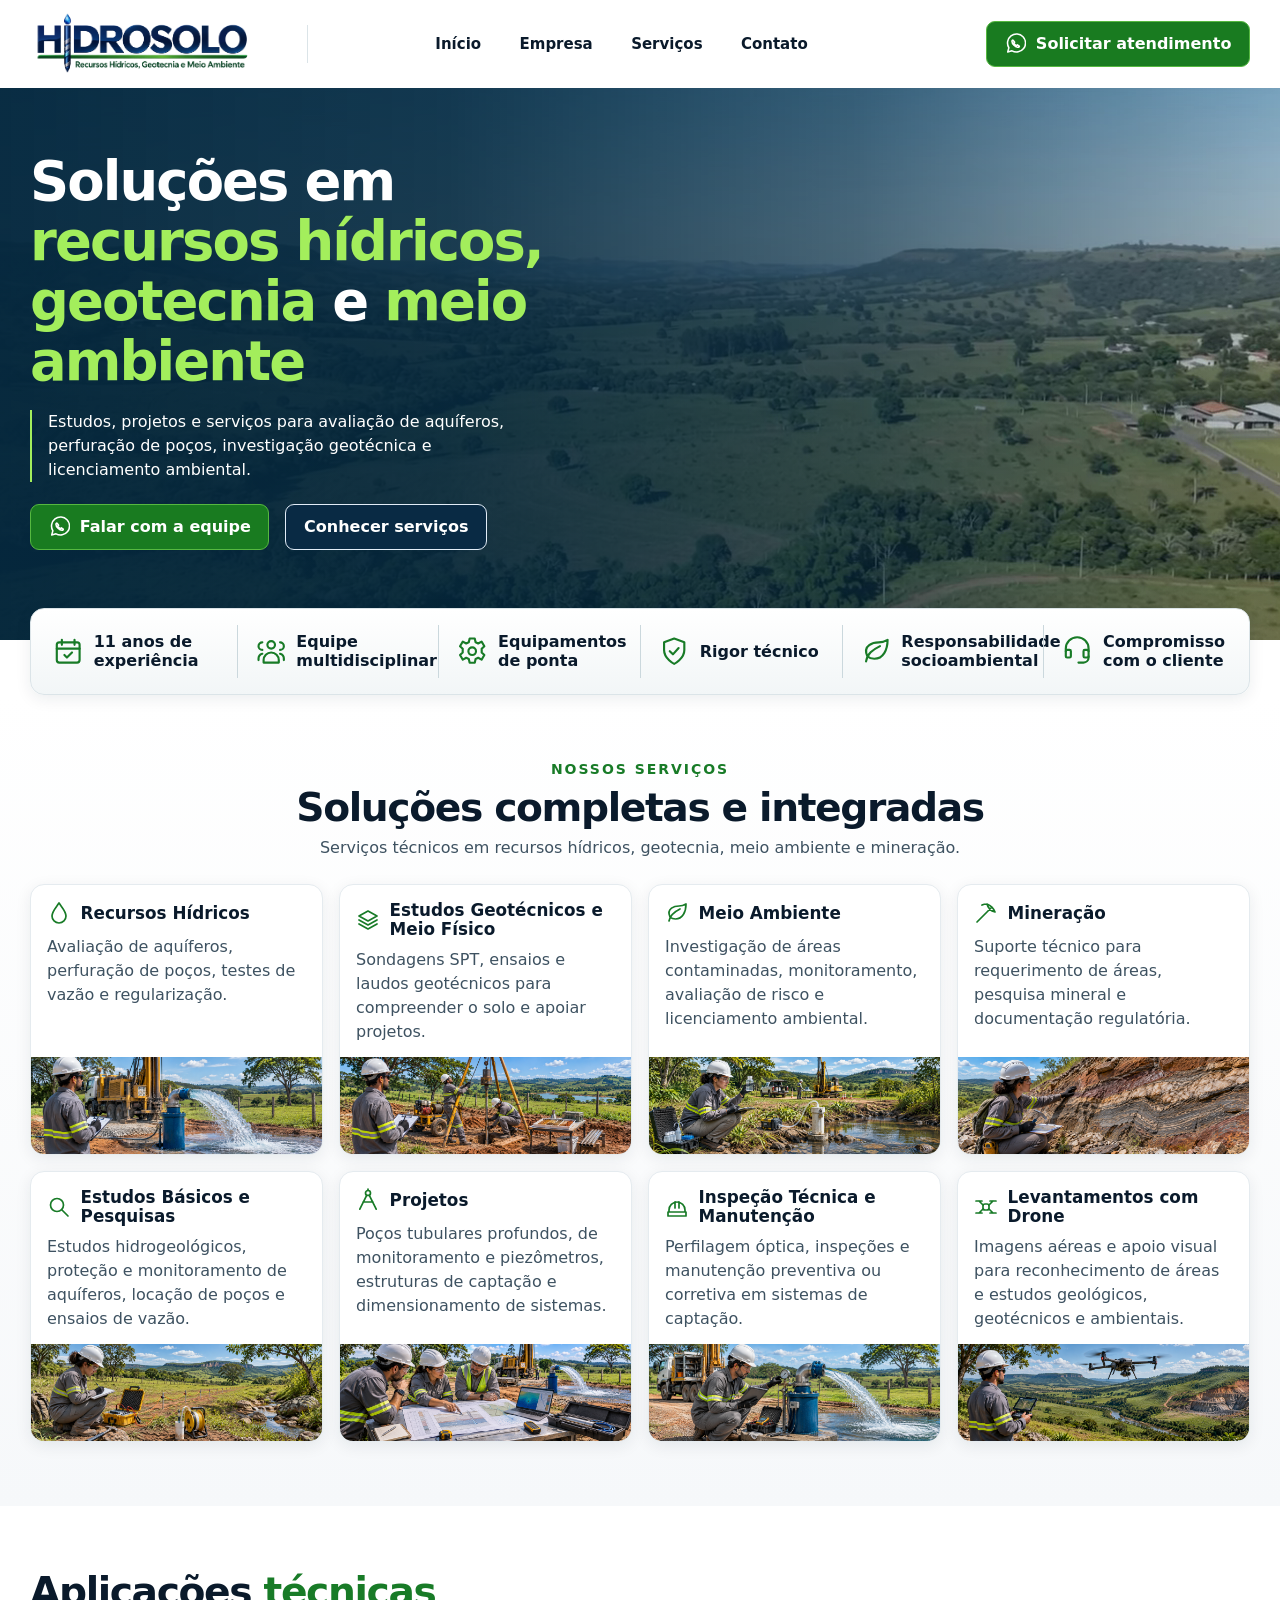
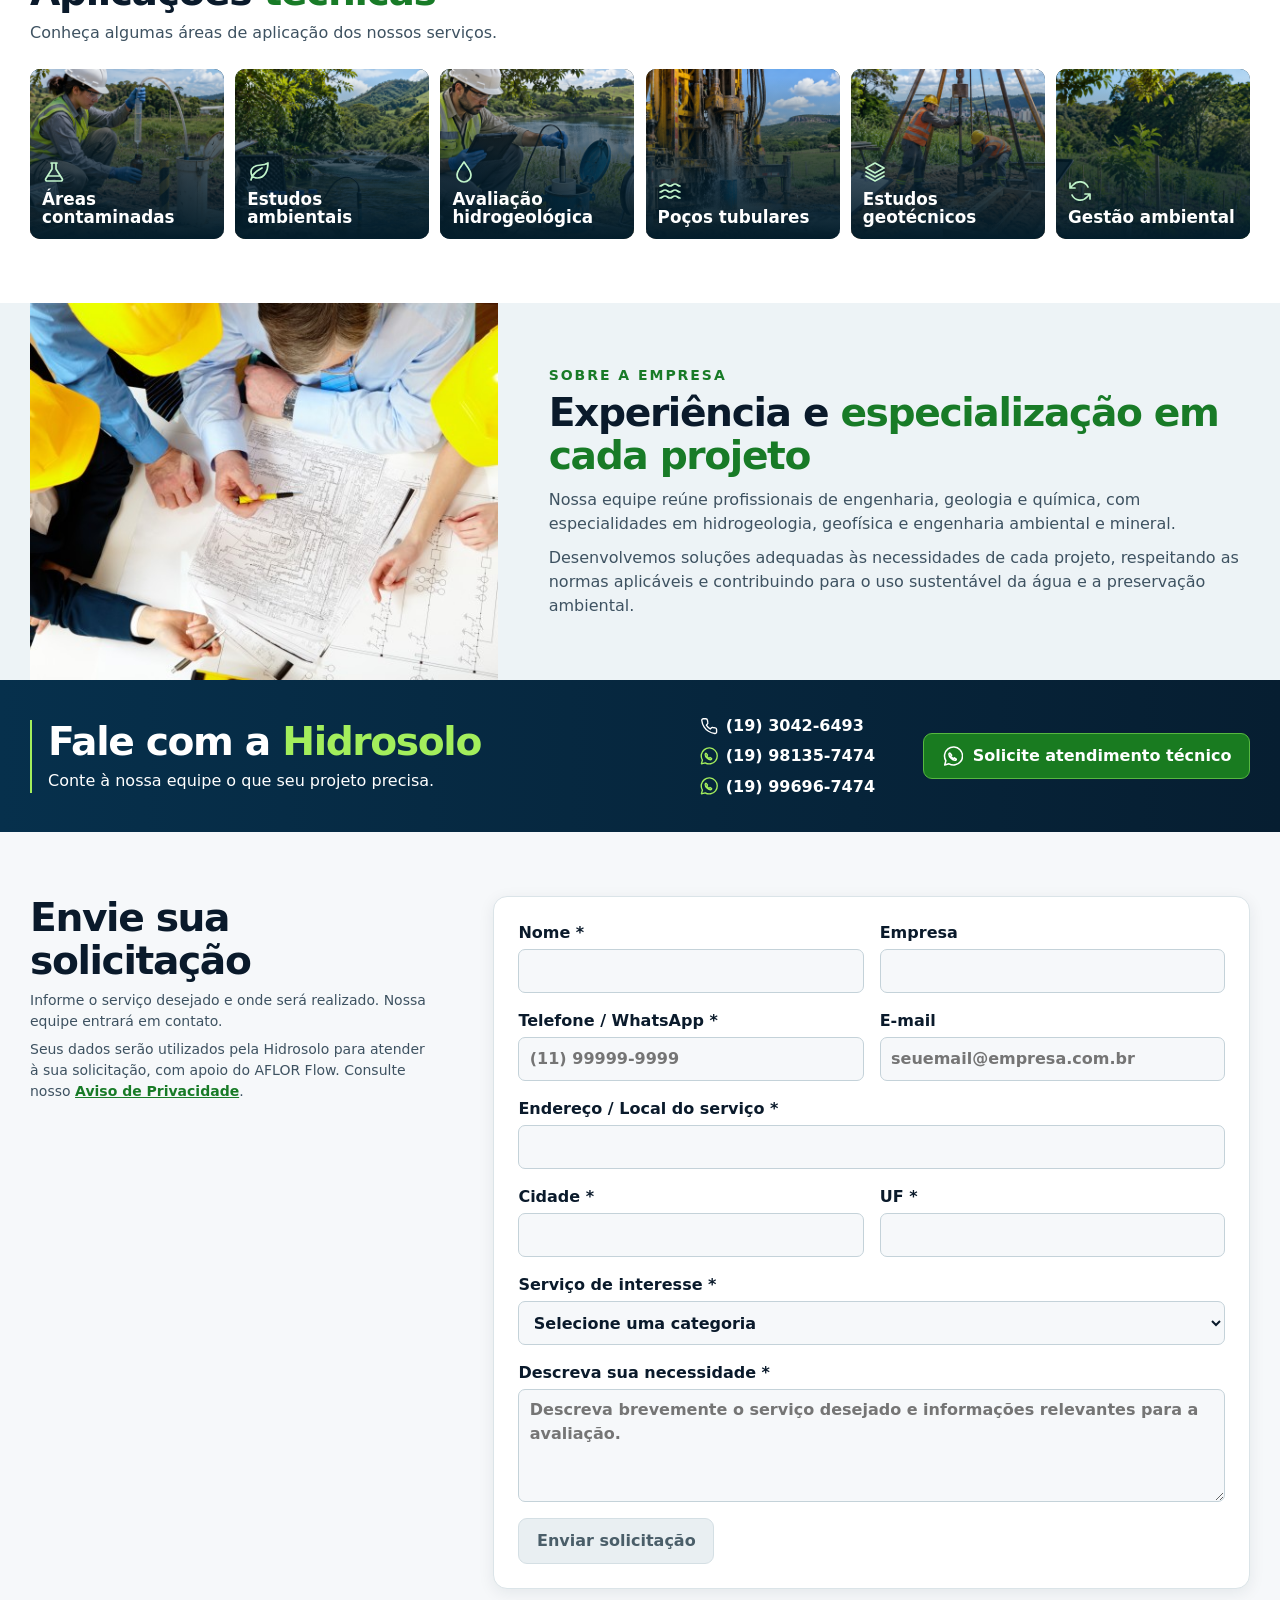
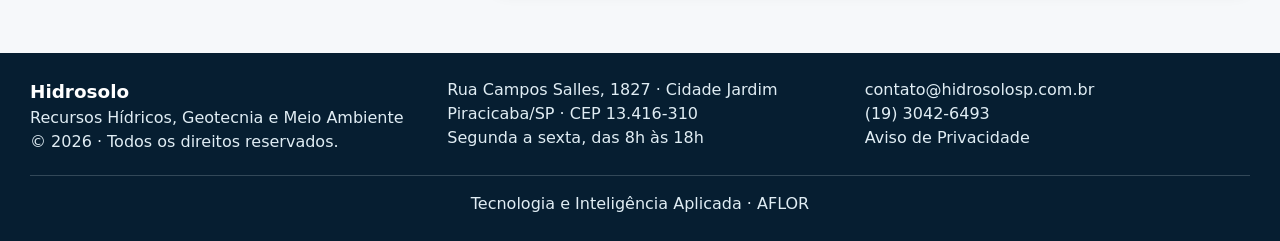
==== commit a34d2c42: "Add files via upload" ====
--- a/index.html
+++ b/index.html
@@ -37,17 +37,10 @@
   </svg>
   <a class="skip-link" href="#conteudo">Ir para o conteúdo</a>
   <header class="site-header" id="inicio">
-    <div class="top-bar">
-      <div class="wrap top-contacts">
-        <a href="tel:+551930426493"><svg class="icon" aria-hidden="true"><use href="#icon-phone"></use></svg>(19) 3042-6493</a>
-        <a href="https://api.whatsapp.com/send?phone=5519981357474" aria-label="WhatsApp (19) 98135-7474" target="_blank" rel="noopener noreferrer"><svg class="icon" aria-hidden="true"><use href="#icon-whatsapp"></use></svg>(19) 98135-7474</a>
-        <a href="https://api.whatsapp.com/send?phone=5519996967474" aria-label="WhatsApp (19) 99696-7474" target="_blank" rel="noopener noreferrer"><svg class="icon" aria-hidden="true"><use href="#icon-whatsapp"></use></svg>(19) 99696-7474</a>
-      </div>
-    </div>
     <div class="wrap header-main">
       <a class="brand" href="#inicio"><img src="assets/logo-hidrosolo.png" alt="Hidrosolo — Recursos Hídricos, Geotecnia e Meio Ambiente"></a>
-      <button class="menu-toggle" type="button" aria-expanded="false" aria-controls="menu-principal" hidden>
-        <span class="menu-icon" aria-hidden="true"></span><span>Menu</span>
+      <button class="menu-toggle" type="button" aria-label="Abrir menu" aria-expanded="false" aria-controls="menu-principal" hidden>
+        <span class="menu-icon" aria-hidden="true"></span>
       </button>
       <nav id="menu-principal" aria-label="Navegação principal">
         <a href="#inicio">Início</a>
--- a/style.css
+++ b/style.css
@@ -59,27 +59,15 @@
 
 .skip-link:focus { transform: none; }
 
-.top-bar { background: var(--navy); color: #fff; }
-.top-contacts {
-  display: flex;
-  flex-wrap: wrap;
-  justify-content: flex-end;
-  gap: .35rem 1.25rem;
-  padding-block: .4rem;
-  font-size: .875rem;
-  font-weight: 650;
-}
-
-.top-contacts a, .contact-links a {
+.contact-links a {
   display: inline-flex;
   align-items: center;
   gap: .5rem;
   text-decoration: none;
 }
 
-:is(.top-contacts, .contact-links) a:hover { text-decoration: underline; }
-.top-contacts .icon { width: 1rem; height: 1rem; }
-:is(.top-contacts, .contact-links) a[href^="https"] .icon { color: var(--lime); }
+.contact-links a:hover { text-decoration: underline; }
+.contact-links a[href^="https"] .icon { color: var(--lime); }
 
 .site-header { background: #fff; }
 .header-main {
@@ -247,14 +235,6 @@
 .service-text h3 { display: flex; align-items: center; gap: .6rem; }
 .service-text p { margin-top: .6rem; color: var(--muted); }
 
-@media (width > 850px) {
-  .service-grid { grid-auto-rows: 1fr; }
-  .service-text h3 { min-block-size: 2.2em; align-items: flex-start; }
-}
-
-@media (850px < width <= 1100px) {
-  .service-text h3 { min-block-size: 3.3em; }
-}
 
 .service-media { width: 100%; height: auto; }
 
@@ -416,64 +396,27 @@
 .footer-credit { margin-top: 1.3rem; padding-top: 1rem; border-top: 1px solid rgb(224 237 244 / 20%); text-align: center; }
 .footer-credit a, .footer-credit a:hover { text-decoration: none; }
 
-@media (max-width: 1050px) {
-  .application-grid { grid-template-columns: repeat(3, minmax(0, 1fr)); }
-  .contact-grid { grid-template-columns: minmax(0, 1fr) auto; }
-  .contact-grid .button { justify-self: start; }
-}
-
-@media (max-width: 850px) {
+@media (max-width: 767px) {
   .wrap { width: calc(100% - 2rem); }
-  .header-main {
-    grid-template-columns: 1fr auto;
-    gap: 0 1rem;
-    min-height: 74px;
-    padding-block: .45rem;
-  }
+  .site-header { position: sticky; top: 0; z-index: 100; }
+  [id] { scroll-margin-top: 90px; }
+  .header-main { grid-template-columns: 1fr auto; gap: 0 1rem; min-height: 74px; padding-block: .45rem; }
   .header-cta { display: none; }
   .menu-toggle:not([hidden]) { display: inline-flex; }
-  .header-main nav {
-    grid-column: 1 / -1;
-    flex-wrap: wrap;
-    justify-content: flex-start;
-    border-left: 0;
-    border-top: 1px solid var(--line);
-    gap: .2rem 1.1rem;
-    padding-top: .5rem;
-    margin-top: .45rem;
-  }
-  .credibility-list { grid-template-columns: repeat(3, minmax(0, 1fr)); }
-  .credibility-list li:nth-child(4) { border-left: 0; }
-  .service-grid { grid-template-columns: repeat(2, minmax(0, 1fr)); }
-  .benefit-list { grid-template-columns: repeat(3, minmax(0, 1fr)); row-gap: 1rem; }
-  .benefit-list li:nth-child(4) { border-left: 0; }
-}
-
-@media (max-width: 620px) {
-  .top-contacts { justify-content: center; gap: .2rem .8rem; }
-  .hero {
-    --hero-position: 62% center;
-    padding-top: 2.15rem;
-  }
-  .hero::before {
-    background: linear-gradient(105deg, rgb(5 40 62 / 96%), rgb(5 40 62 / 78%) 66%, rgb(5 40 62 / 66%));
-  }
+  .header-main nav { position: absolute; top: 100%; left: 0; right: 0; display: flex; flex-direction: column; align-items: stretch; gap: 0; padding: .5rem 1rem; margin: 0; border: 0; border-top: 1px solid var(--line); background: #fff; max-height: calc(100vh - 74px); overflow-y: auto; box-shadow: var(--shadow); }
+  .header-main nav a { padding: .75rem 0; }
+  .hero { --hero-position: 62% center; padding-top: 2.15rem; }
+  .hero::before { background: linear-gradient(105deg, rgb(5 40 62 / 96%), rgb(5 40 62 / 78%) 66%, rgb(5 40 62 / 66%)); }
   .hero h1 { max-width: 16ch; }
+  .credibility-list { grid-template-columns: repeat(2, minmax(0, 1fr)); }
+  .credibility-list li + li { border-left: 0; }
+  .credibility-list li { min-width: 0; overflow-wrap: anywhere; }
+  .service-grid { grid-template-columns: minmax(0, 1fr); }
+  .application-grid { grid-template-columns: repeat(2, minmax(0, 1fr)); }
+  .application-card { min-height: 145px; }
+  .application-card h3 { font-size: .95rem; padding: .6rem; overflow-wrap: anywhere; }
   .about-grid, .contact-grid, .form-grid, .form-grid fieldset, .footer-grid { grid-template-columns: minmax(0, 1fr); }
-  .credibility-list { grid-template-columns: repeat(2, minmax(0, 1fr)); }
-  .credibility-list li:nth-child(4) { border-left: 1px solid #cbd8dd; }
-  .credibility-list li:nth-child(odd) { border-left: 0; }
   .about-grid { padding-block: 1rem; gap: .9rem; }
   .about-grid img { height: auto; min-height: 0; aspect-ratio: 16 / 9; border-radius: var(--radius); }
   .about-copy { padding-block: .35rem .65rem; }
-  .application-grid { grid-template-columns: repeat(2, minmax(0, 1fr)); }
-}
-
-@media (max-width: 440px) {
-  .service-grid { grid-template-columns: minmax(0, 1fr); }
-  .benefit-list { grid-template-columns: repeat(2, minmax(0, 1fr)); }
-  .benefit-list li:nth-child(4) { border-left: 1px solid #cbd8dd; }
-  .benefit-list li:nth-child(odd) { border-left: 0; }
-  .application-card { min-height: 145px; }
-  .application-card h3 { font-size: .95rem; padding: .6rem; overflow-wrap: anywhere; }
-}
+}
